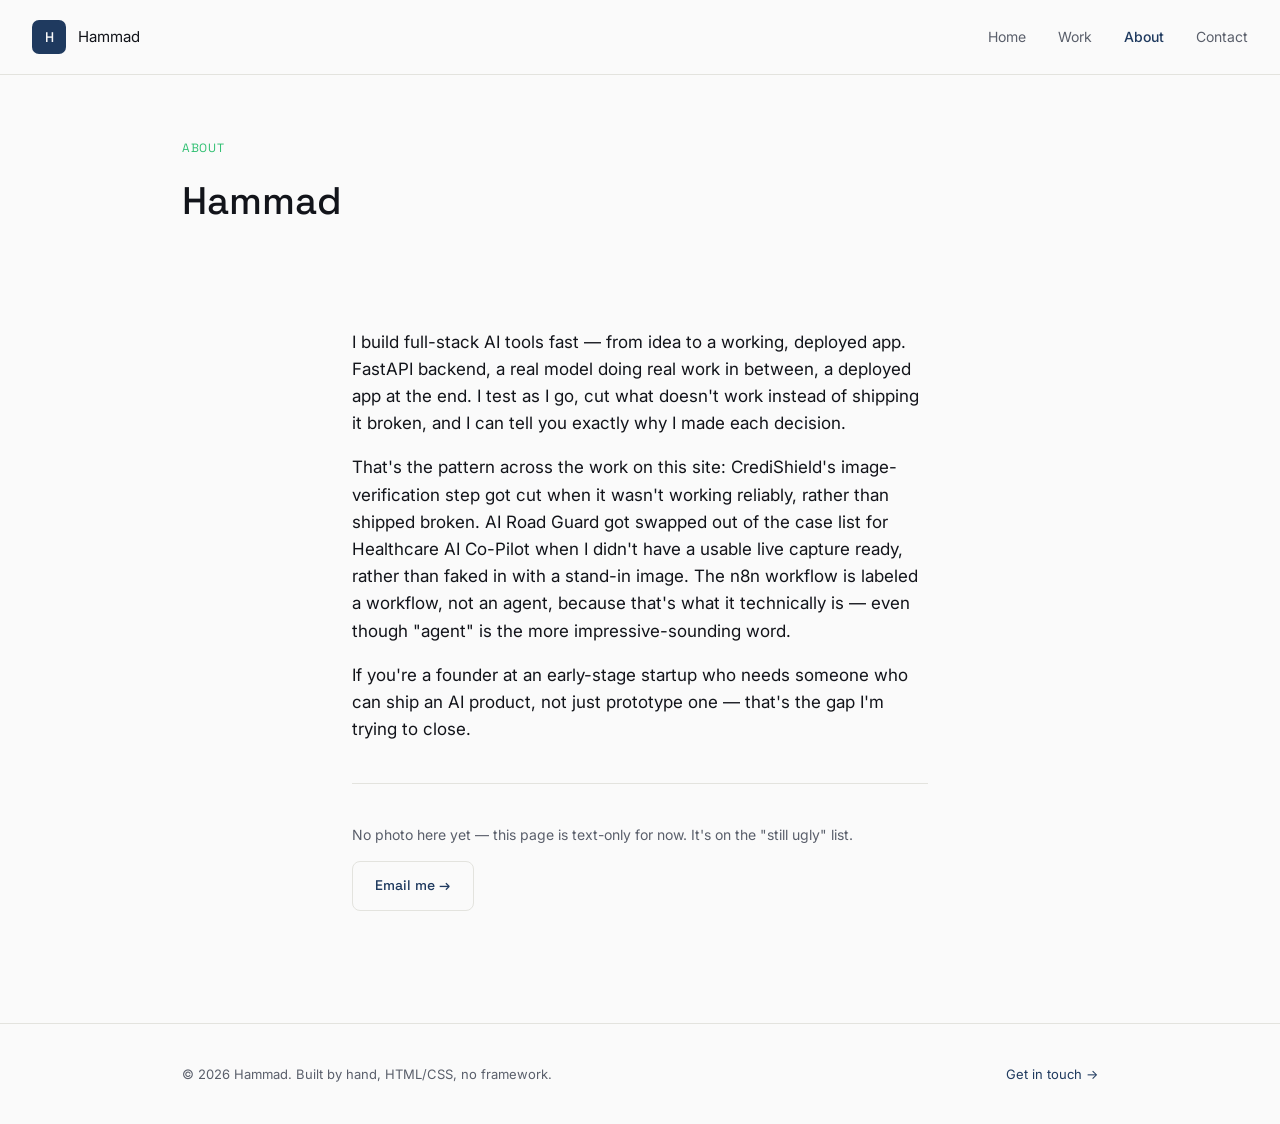
==== about.html @ 35eaf5fc "Week 5: full site live — all cases, all pages" ====
<!DOCTYPE html>
<html lang="en">
<head>
<meta charset="UTF-8">
<meta name="viewport" content="width=device-width, initial-scale=1.0">
<title>About — Hammad</title>
<link href="https://fonts.googleapis.com/css2?family=Space+Grotesk:wght@400;500;600&family=Inter:wght@400;500&display=swap" rel="stylesheet">
<link rel="stylesheet" href="assets/css/style.css">
</head>
<body>

<nav class="nav">
  <a href="index.html" class="nav-left">
    <div class="nav-badge"><span>H</span></div>
    <span class="nav-name">Hammad</span>
  </a>
  <button class="nav-toggle" onclick="document.querySelector('.nav-links').classList.toggle('open')">Menu</button>
  <ul class="nav-links">
    <li><a href="index.html">Home</a></li>
    <li><a href="work.html">Work</a></li>
    <li><a href="about.html" aria-current="page">About</a></li>
    <li><a href="contact.html">Contact</a></li>
  </ul>
</nav>

<header style="padding: 4rem 0 1rem;">
  <div class="wrap">
    <p class="eyebrow">About</p>
    <h1 style="font-size: clamp(1.8rem, 4vw, 2.4rem); max-width: 26ch;">Hammad</h1>
  </div>
</header>

<section>
  <div class="wrap" style="max-width: 640px;">
    <p style="font-size: 17px;">I build full-stack AI tools fast — from idea to a working, deployed app. FastAPI backend, a real model doing real work in between, a deployed app at the end. I test as I go, cut what doesn't work instead of shipping it broken, and I can tell you exactly why I made each decision.</p>
    <p style="font-size: 17px;">That's the pattern across the work on this site: CrediShield's image-verification step got cut when it wasn't working reliably, rather than shipped broken. AI Road Guard got swapped out of the case list for Healthcare AI Co-Pilot when I didn't have a usable live capture ready, rather than faked in with a stand-in image. The n8n workflow is labeled a workflow, not an agent, because that's what it technically is — even though "agent" is the more impressive-sounding word.</p>
    <p style="font-size: 17px;">If you're a founder at an early-stage startup who needs someone who can ship an AI product, not just prototype one — that's the gap I'm trying to close.</p>
    <hr class="divider">
    <p style="font-size: 14px; color: var(--muted);">No photo here yet — this page is text-only for now. It's on the "still ugly" list.</p>
    <a class="btn btn-ghost" href="contact.html">Email me →</a>
  </div>
</section>

<footer>
  <div class="wrap">
    <p>© 2026 Hammad. Built by hand, HTML/CSS, no framework.</p>
    <a href="contact.html">Get in touch →</a>
  </div>
</footer>

</body>
</html>
---- assets/css/style.css ----
:root {
  --bg: #FAFAFA;
  --text: #12141A;
  --main: #1F3A5F;
  --accent: #2FBF71;
  --border: #E3E3DE;
  --muted: #5a5f6b;
  --white: #ffffff;
}

* { box-sizing: border-box; }

html { scroll-behavior: smooth; }

body {
  margin: 0;
  background: var(--bg);
  color: var(--text);
  font-family: 'Inter', sans-serif;
  font-size: 16px;
  line-height: 1.6;
}

a { color: inherit; }

img, video { max-width: 100%; display: block; }

h1, h2, h3, .brand {
  font-family: 'Space Grotesk', sans-serif;
  font-weight: 500;
  margin: 0;
}

/* ---------- Nav ---------- */
.nav {
  position: sticky;
  top: 0;
  z-index: 10;
  display: flex;
  align-items: center;
  justify-content: space-between;
  padding: 1.25rem 2rem;
  background: rgba(250, 250, 250, 0.92);
  backdrop-filter: blur(6px);
  border-bottom: 0.5px solid var(--border);
}

.nav-left {
  display: flex;
  align-items: center;
  gap: 12px;
  text-decoration: none;
}

.nav-badge {
  width: 34px;
  height: 34px;
  border-radius: 7px;
  background: var(--main);
  display: flex;
  align-items: center;
  justify-content: center;
  flex-shrink: 0;
}

.nav-badge span {
  font-family: 'Space Grotesk', sans-serif;
  font-weight: 500;
  font-size: 14px;
  color: var(--bg);
}

.nav-name {
  font-size: 15px;
  color: var(--text);
}

.nav-links {
  display: flex;
  gap: 2rem;
  list-style: none;
  margin: 0;
  padding: 0;
}

.nav-links a {
  text-decoration: none;
  font-size: 14px;
  color: var(--muted);
  transition: color 0.15s ease;
}

.nav-links a:hover,
.nav-links a[aria-current="page"] {
  color: var(--main);
}

.nav-links a[aria-current="page"] {
  font-weight: 500;
}

/* mobile nav toggle */
.nav-toggle { display: none; }

@media (max-width: 640px) {
  .nav-links {
    position: fixed;
    top: 66px;
    left: 0;
    right: 0;
    flex-direction: column;
    gap: 0;
    background: var(--bg);
    border-bottom: 0.5px solid var(--border);
    max-height: 0;
    overflow: hidden;
    transition: max-height 0.2s ease;
  }
  .nav-links.open { max-height: 300px; }
  .nav-links li { border-top: 0.5px solid var(--border); }
  .nav-links a { display: block; padding: 1rem 2rem; }
  .nav-toggle {
    display: block;
    background: none;
    border: none;
    font-family: 'Space Grotesk', sans-serif;
    font-size: 14px;
    color: var(--main);
    cursor: pointer;
    padding: 0.5rem;
  }
}

/* ---------- Layout helpers ---------- */
.wrap {
  max-width: 980px;
  margin: 0 auto;
  padding: 0 2rem;
}

.eyebrow {
  font-family: 'Space Grotesk', sans-serif;
  font-size: 12px;
  letter-spacing: 0.06em;
  text-transform: uppercase;
  color: var(--accent);
  margin: 0 0 0.75rem;
}

section { padding: 4rem 0; }

.section-border-top { border-top: 0.5px solid var(--border); }

/* ---------- Hero ---------- */
.hero {
  background-image: url('../img/hero-bg.png');
  background-size: cover;
  background-position: center;
  padding: 6rem 0 5rem;
}

.hero h1 {
  font-size: clamp(2rem, 5vw, 3.1rem);
  max-width: 15ch;
  line-height: 1.15;
}

.hero p.lede {
  font-size: 17px;
  color: var(--muted);
  max-width: 52ch;
  margin: 1.25rem 0 2rem;
}

/* ---------- Buttons ---------- */
.btn {
  display: inline-flex;
  align-items: center;
  gap: 8px;
  font-family: 'Space Grotesk', sans-serif;
  font-weight: 500;
  font-size: 14px;
  text-decoration: none;
  padding: 0.8rem 1.4rem;
  border-radius: 8px;
  border: 1px solid transparent;
  transition: transform 0.12s ease, background 0.15s ease;
}

.btn-primary { background: var(--main); color: var(--bg); }
.btn-primary:hover { transform: translateY(-1px); background: #16304f; }

.btn-ghost { background: transparent; color: var(--main); border-color: var(--border); }
.btn-ghost:hover { border-color: var(--main); }

/* ---------- Cards / grid ---------- */
.grid {
  display: grid;
  grid-template-columns: repeat(auto-fit, minmax(280px, 1fr));
  gap: 1.5rem;
}

.card {
  background: var(--white);
  border: 0.5px solid var(--border);
  border-radius: 12px;
  overflow: hidden;
  text-decoration: none;
  color: var(--text);
  display: flex;
  flex-direction: column;
  transition: transform 0.15s ease, box-shadow 0.15s ease;
}

.card:hover {
  transform: translateY(-3px);
  box-shadow: 0 12px 24px rgba(18, 20, 26, 0.06);
}

.card-media {
  aspect-ratio: 16/10;
  overflow: hidden;
  background: var(--bg);
  border-bottom: 0.5px solid var(--border);
}

.card-media img { width: 100%; height: 100%; object-fit: cover; }

.card-body { padding: 1.25rem 1.4rem 1.5rem; }

.card-tag {
  font-family: 'Space Grotesk', sans-serif;
  font-size: 11px;
  letter-spacing: 0.04em;
  text-transform: uppercase;
  color: var(--accent);
}

.card h3 { font-size: 19px; margin: 0.4rem 0 0.5rem; }

.card p { font-size: 14px; color: var(--muted); margin: 0; }

/* ---------- Case page ---------- */
.case-hero { padding: 3.5rem 0 2rem; }

.case-hero .eyebrow { margin-bottom: 0.5rem; }

.case-hero h1 { font-size: clamp(1.8rem, 4vw, 2.5rem); max-width: 22ch; }

.case-meta {
  display: flex;
  flex-wrap: wrap;
  gap: 1.5rem;
  margin-top: 1.5rem;
  font-size: 13px;
  color: var(--muted);
}

.case-meta strong { color: var(--text); font-weight: 500; }

.case-block { margin-bottom: 2.5rem; }

.case-block h2 {
  font-size: 13px;
  letter-spacing: 0.04em;
  text-transform: uppercase;
  color: var(--main);
  margin-bottom: 0.9rem;
}

.case-block p { max-width: 68ch; }

.case-media {
  border: 0.5px solid var(--border);
  border-radius: 10px;
  overflow: hidden;
  margin: 1rem 0;
  background: var(--white);
}

.case-media img, .case-media video { width: 100%; }

.media-caption {
  font-size: 12.5px;
  color: var(--muted);
  padding: 0.6rem 0.9rem;
  border-top: 0.5px solid var(--border);
}

.media-row {
  display: grid;
  grid-template-columns: repeat(auto-fit, minmax(220px, 1fr));
  gap: 1rem;
}

.gap-note {
  background: #fff;
  border: 0.5px dashed var(--border);
  border-radius: 10px;
  padding: 1rem 1.25rem;
  font-size: 14px;
  color: var(--muted);
}

.case-nav {
  display: flex;
  justify-content: space-between;
  padding: 2.5rem 0;
  border-top: 0.5px solid var(--border);
  font-size: 14px;
}

.case-nav a { text-decoration: none; color: var(--main); }

/* ---------- Footer ---------- */
footer {
  border-top: 0.5px solid var(--border);
  padding: 2.5rem 0;
  margin-top: 3rem;
}

footer .wrap {
  display: flex;
  flex-wrap: wrap;
  justify-content: space-between;
  align-items: center;
  gap: 1rem;
}

footer p { font-size: 13px; color: var(--muted); margin: 0; }

footer a { text-decoration: none; color: var(--main); font-size: 13px; }

/* ---------- misc ---------- */
.dot {
  display: inline-block;
  width: 7px;
  height: 7px;
  border-radius: 50%;
  background: var(--accent);
  margin-right: 7px;
}

.divider { border: none; border-top: 0.5px solid var(--border); margin: 2.5rem 0; }
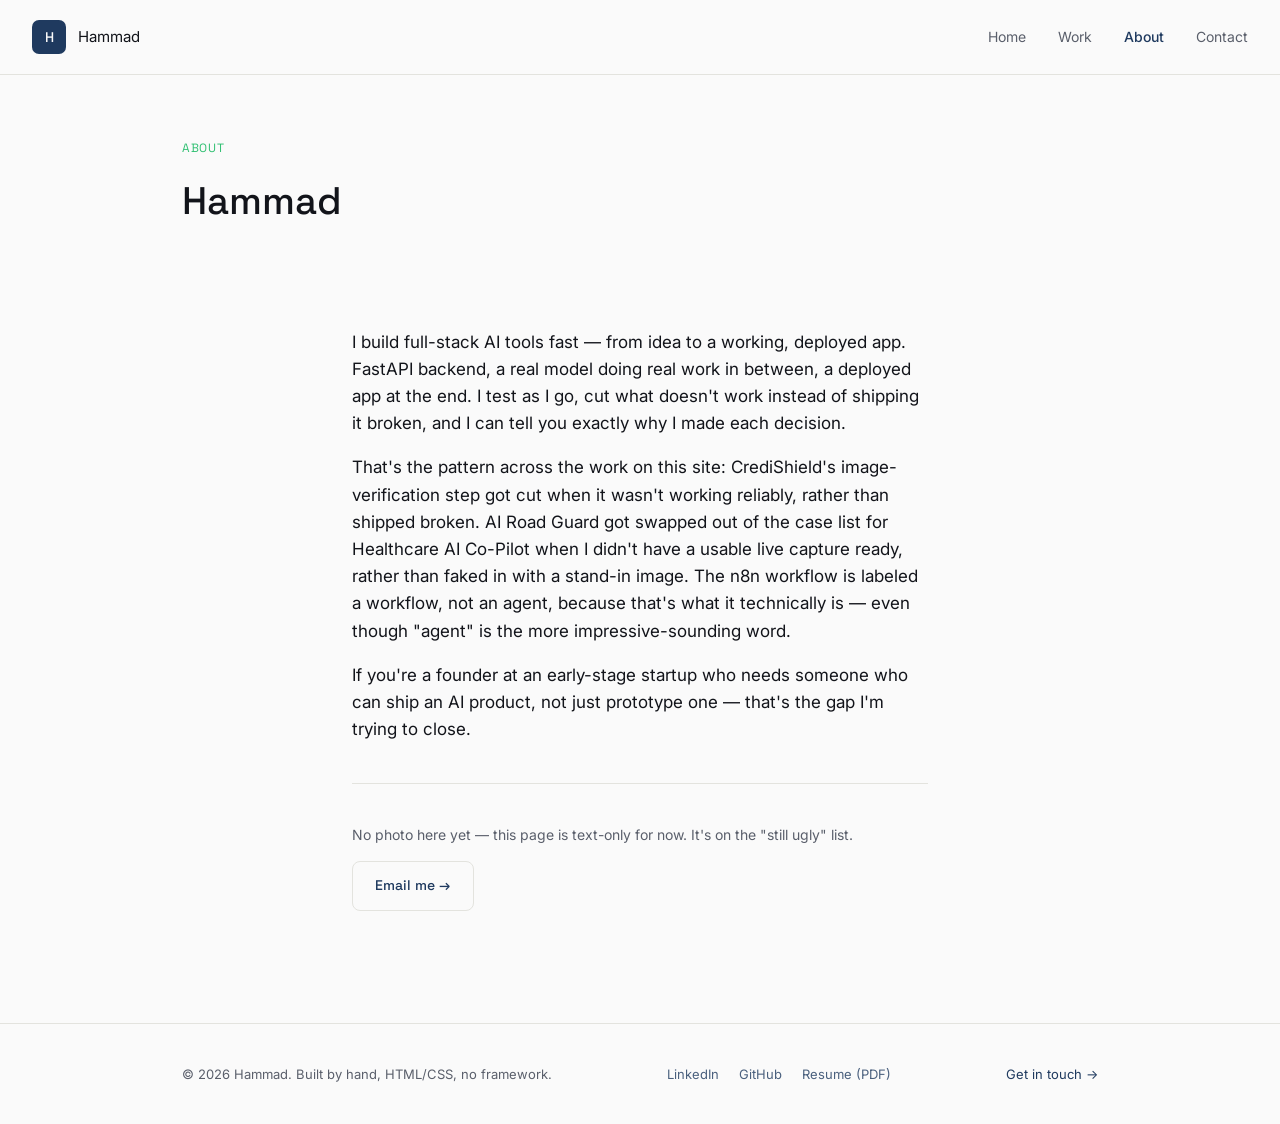
==== commit c3e4e66d: "Add footer links (LinkedIn, GitHub, resume) and contact page teaser Adds a footer-links row to every" ====
--- a/about.html
+++ b/about.html
@@ -44,6 +44,11 @@
 <footer>
   <div class="wrap">
     <p>© 2026 Hammad. Built by hand, HTML/CSS, no framework.</p>
+    <div class="footer-links">
+      <a href="https://www.linkedin.com/in/muhammad-hammad-khan-036618394/" target="_blank" rel="noopener">LinkedIn</a>
+      <a href="https://github.com/Hammad7-dot" target="_blank" rel="noopener">GitHub</a>
+      <a href="assets/Hammad_Resume.pdf" target="_blank" rel="noopener">Resume (PDF)</a>
+    </div>
     <a href="contact.html">Get in touch →</a>
   </div>
 </footer>
--- a/assets/css/style.css
+++ b/assets/css/style.css
@@ -331,6 +331,15 @@
 
 footer a { text-decoration: none; color: var(--main); font-size: 13px; }
 
+.footer-links {
+  display: flex;
+  flex-wrap: wrap;
+  gap: 1.25rem;
+}
+
+.footer-links a { opacity: 0.8; }
+.footer-links a:hover { opacity: 1; text-decoration: underline; }
+
 /* ---------- misc ---------- */
 .dot {
   display: inline-block;
